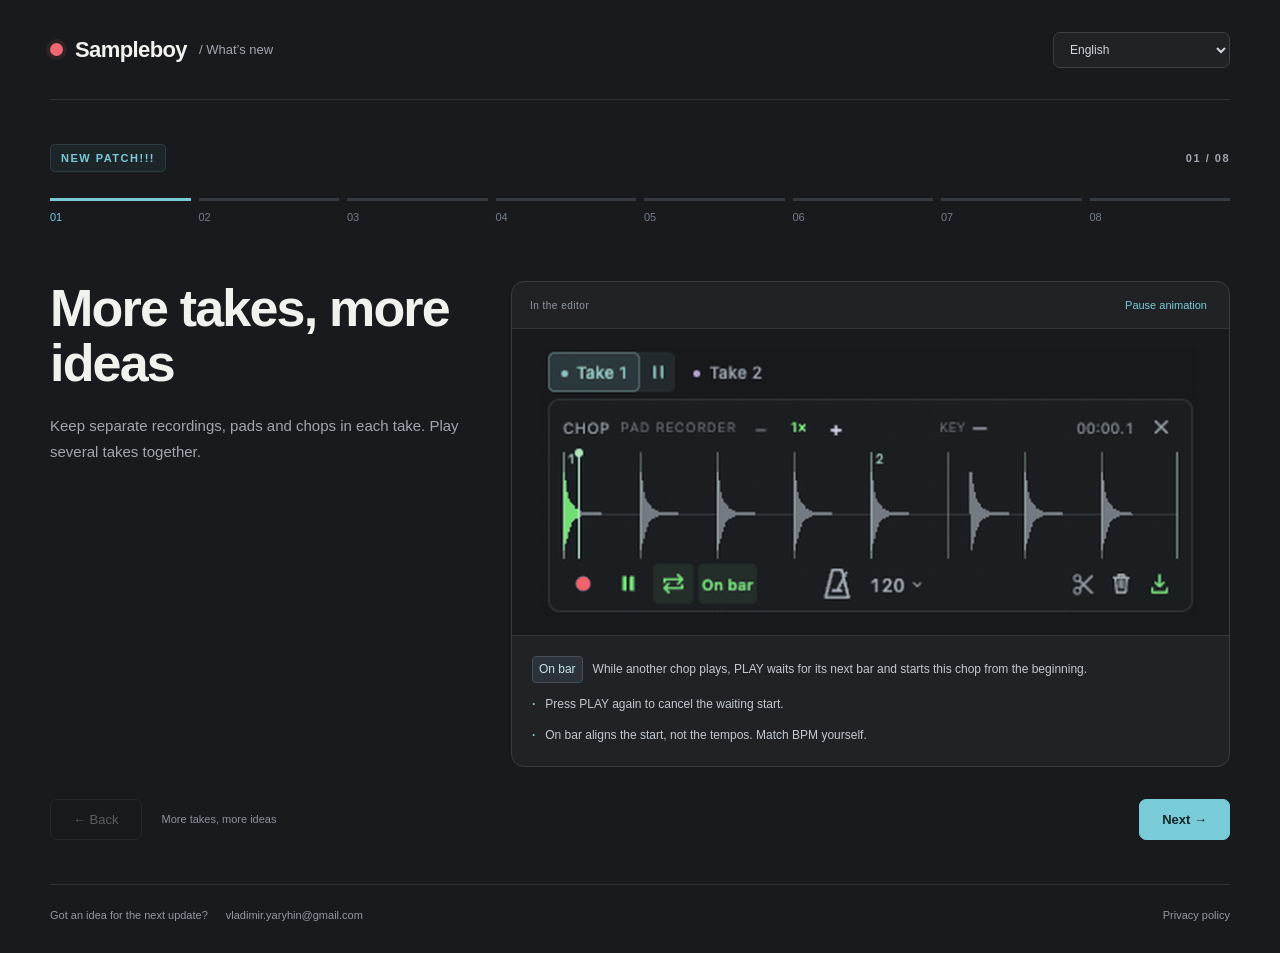
==== updates/2026-10/index.html @ 02031231 "Add Sampleboy update demos and localized editing guide" ====
<!doctype html>
<html lang="en">
<head>
  <meta charset="utf-8">
  <meta name="viewport" content="width=device-width, initial-scale=1">
  <meta name="description" content="See what’s new in Sampleboy: multiple takes, On bar playback, Pad Recorder editing, Tap BPM and more. Animated demos and keyboard shortcuts.">
  <meta name="color-scheme" content="dark">
  <title>What’s new · Sampleboy</title>
  <link rel="stylesheet" href="style.css">
  <script src="page.js" type="module"></script>
</head>
<body>
  <header>
    <a class="brand" href="./"><span class="record-mark" aria-hidden="true"></span>Sampleboy<span class="edition">/ <span data-copy="news">What’s new</span></span></a>
    <select id="language" aria-label="Language">
      <option value="en">English</option><option value="es">Español</option><option value="es_419">Español (Latinoamérica)</option>
      <option value="pt_BR">Português (Brasil)</option><option value="pt_PT">Português (Portugal)</option>
      <option value="fr">Français</option><option value="de">Deutsch</option><option value="it">Italiano</option>
      <option value="pl">Polski</option><option value="nl">Nederlands</option><option value="ru">Русский</option>
      <option value="zh_CN">简体中文</option><option value="zh_TW">繁體中文（台灣）</option><option value="zh_HK">繁體中文（香港）</option>
    </select>
  </header>
  <main>
    <div class="eyebrow"><span id="badge">NEW PATCH!!!</span><span id="counter">01 / 08</span></div>
    <nav id="chapters" aria-label="Features"></nav>
    <article aria-labelledby="title">
      <div class="description">
        <h1 id="title">More takes, more ideas</h1>
        <p id="intro">Keep separate recordings, pads and chops in each take. Play several takes together.</p>
      </div>
      <div class="demo">
        <div class="demo-top"><span data-copy="demo">In the editor</span><button id="motion" type="button">Pause animation</button></div>
        <div class="demo-image"><img id="demo-image" src="assets/takes.png" alt="" width="640" height="200"></div>
        <ul id="tips"></ul>
      </div>
    </article>
    <div class="navigation"><button id="back" type="button">← Back</button><span id="section-name" aria-live="polite"></span><button id="next" type="button">Next →</button></div>
    <noscript><p>Enable JavaScript to browse the animated demos and translated editing shortcuts.</p></noscript>
    <p id="load-error" role="status" hidden>Could not load the update. Please refresh the page.</p>
  </main>
  <footer><span data-copy="feedback">Got an idea for the next update?</span><a href="mailto:vladimir.yaryhin@gmail.com">vladimir.yaryhin@gmail.com</a><a href="../../" data-copy="privacy">Privacy policy</a></footer>
</body>
</html>
---- updates/2026-10/style.css ----
:root{color-scheme:dark;font-family:Inter,-apple-system,BlinkMacSystemFont,"Segoe UI",sans-serif;color:#f1f2ee;background:#181a1d;--cyan:#79cbd8;--muted:#a1a7b1}
*{box-sizing:border-box}
body{margin:0}
header,main,footer{width:min(1180px,100% - 64px);margin:auto}
header{height:100px;display:flex;align-items:center;justify-content:space-between;gap:24px;border-bottom:1px solid #30343a}
a{color:inherit;text-decoration:none}button,select{font:inherit}button,a,select{-webkit-tap-highlight-color:transparent}
button,select{cursor:pointer}button:disabled{opacity:.35;cursor:default}
:focus-visible{outline:2px solid var(--cyan);outline-offset:5px}
.brand{display:flex;align-items:center;gap:12px;font-weight:700;font-size:22px;letter-spacing:-.6px}.edition{font-size:13px;color:var(--muted);font-weight:400;letter-spacing:0}
.record-mark{width:13px;height:13px;background:#f26871;border-radius:50%;box-shadow:0 0 0 4px #f2687118}
select{max-width:190px;border:1px solid #3b4047;border-radius:7px;padding:9px 12px;background:#202226;color:#d2d7df;font-size:12px}
main{padding-top:44px}
.eyebrow{display:flex;justify-content:space-between;align-items:center;color:var(--muted);font-size:11px;letter-spacing:1.5px;font-weight:650}
#badge{color:var(--cyan);padding:7px 10px;background:#79cbd810;border:1px solid #79cbd826;border-radius:5px}
#chapters{display:grid;grid-template-columns:repeat(8,minmax(0,1fr));gap:8px;margin:26px 0 48px}
#chapters button{border:0;border-top:3px solid #353a42;padding:10px 0;text-align:left;background:none;color:#747d8c;font-size:11px}
#chapters button[aria-current="step"]{border-color:var(--cyan);color:var(--cyan)}
#chapters button:hover{color:#e0e8ed;border-color:#95a3ae}
article{display:grid;grid-template-columns:.8fr 1.4fr;gap:50px;min-height:380px;align-items:start}
h1{font-size:clamp(32px,4.1vw,52px);letter-spacing:-1.8px;line-height:1.06;font-weight:600;margin:0 0 22px;overflow-wrap:break-word}
#intro{color:var(--muted);font-size:15px;line-height:1.7;margin:0;max-width:35em}
.demo{background:#202226;border:1px solid #383d44;border-radius:13px;overflow:hidden}
.demo-top{padding:13px 18px;border-bottom:1px solid #32373d;display:flex;justify-content:space-between;align-items:center;gap:16px;font-size:10px;color:#929aa5;letter-spacing:.5px}
#motion{color:var(--cyan);font-size:11px;background:none;border:0;padding:4px}
.demo-image{padding:18px 12px;min-height:210px;display:flex;align-items:center;justify-content:center;background:#181a1d}
.demo-image img{display:block;width:100%;height:auto;max-height:270px;object-fit:contain}
#tips{margin:0;padding:20px;list-style:none;display:flex;flex-direction:column;gap:12px;border-top:1px solid #32373d}
#tips li{display:flex;align-items:baseline;gap:10px;font-size:12px;line-height:1.6;color:#c3c9d1}
#tips li:not(:has(kbd))::before{content:"·";color:var(--cyan);font-weight:700}
kbd{font:10px/1.5 inherit;font-family:inherit;white-space:nowrap;border:1px solid #45505a;border-radius:4px;padding:3px 6px;background:#2b3239;color:#c4e5eb}
.navigation{display:flex;align-items:center;gap:20px;margin:32px 0 44px}
.navigation button{border:1px solid #3c434d;border-radius:7px;padding:12px 22px;background:transparent;color:#d6dbe2;font-size:13px}
.navigation #next{margin-left:auto;color:#14272a;background:var(--cyan);border-color:var(--cyan);font-weight:650}
#section-name{font-size:11px;color:#8b939e}
footer{border-top:1px solid #30343a;padding:24px 0 32px;display:flex;flex-wrap:wrap;gap:12px 18px;font-size:11px;color:#929aa5}
footer a:hover{color:var(--cyan)}footer a:last-child{margin-left:auto}
@media(max-width:800px){header,main,footer{width:calc(100% - 36px)}header{height:76px}.edition{display:none}main{padding-top:28px}#chapters{margin:24px 0 30px}article{grid-template-columns:1fr;gap:24px;min-height:0}h1{font-size:36px;max-width:18em;margin-bottom:14px}.demo-image{min-height:160px}.navigation{margin-bottom:32px}#section-name{display:none}footer a:last-child{margin-left:0}.brand{font-size:20px}select{max-width:155px}}
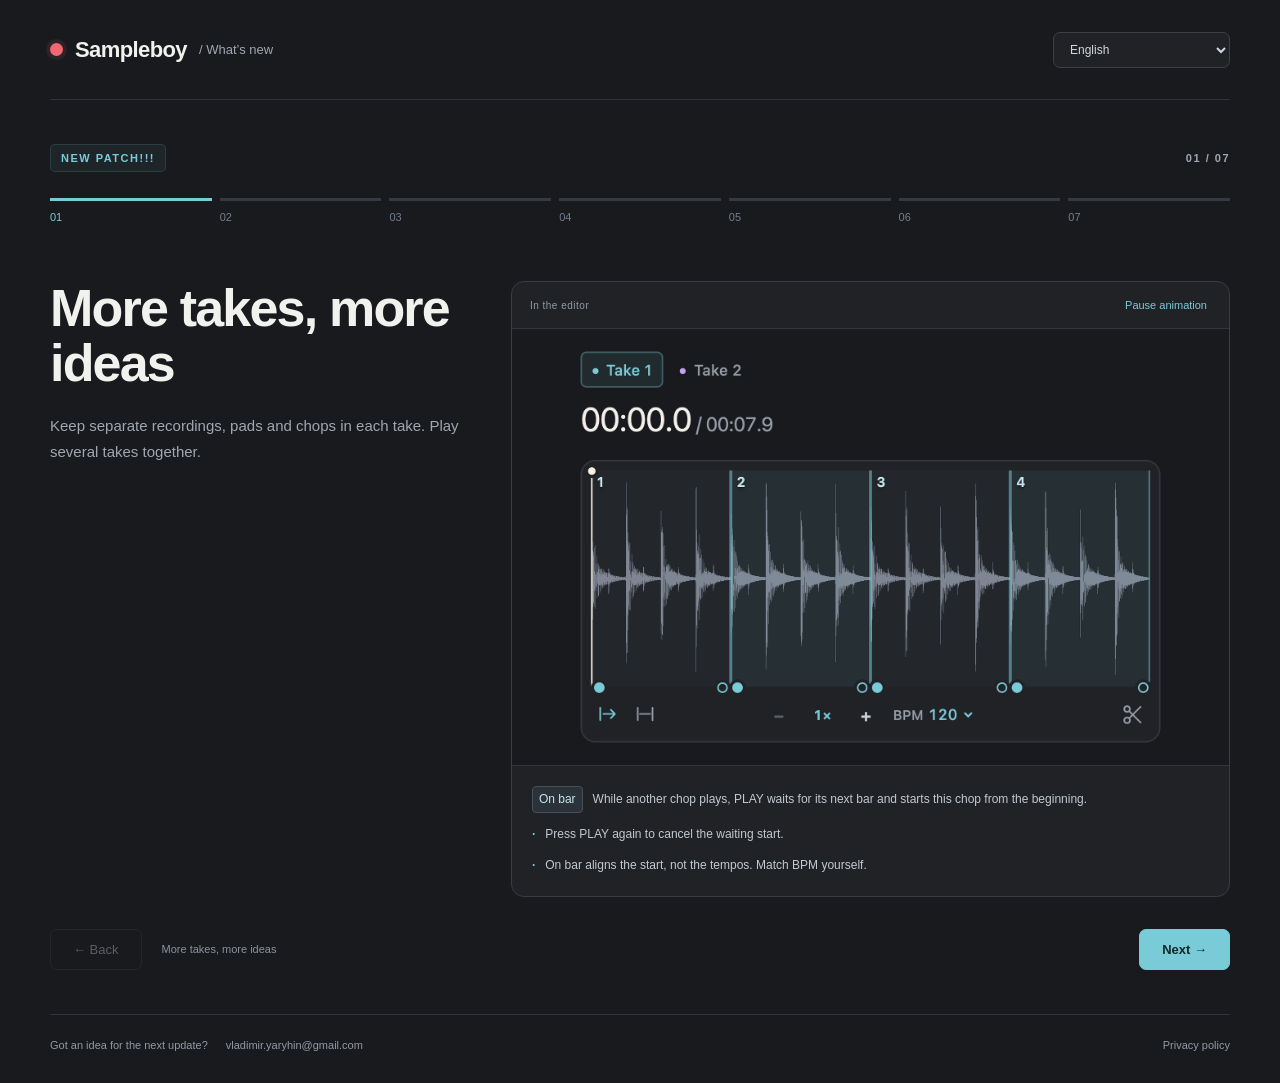
==== commit 841f95ac: "Show Tab Recorder takes and upgrade demos to 1440px at 25fps" ====
--- a/updates/2026-10/index.html
+++ b/updates/2026-10/index.html
@@ -6,8 +6,8 @@
   <meta name="description" content="See what’s new in Sampleboy: multiple takes, On bar playback, Pad Recorder editing, Tap BPM and more. Animated demos and keyboard shortcuts.">
   <meta name="color-scheme" content="dark">
   <title>What’s new · Sampleboy</title>
-  <link rel="stylesheet" href="style.css">
-  <script src="page.js" type="module"></script>
+  <link rel="stylesheet" href="style.css?v=2">
+  <script src="page.js?v=2" type="module"></script>
 </head>
 <body>
   <header>
@@ -21,7 +21,7 @@
     </select>
   </header>
   <main>
-    <div class="eyebrow"><span id="badge">NEW PATCH!!!</span><span id="counter">01 / 08</span></div>
+    <div class="eyebrow"><span id="badge">NEW PATCH!!!</span><span id="counter">01 / 07</span></div>
     <nav id="chapters" aria-label="Features"></nav>
     <article aria-labelledby="title">
       <div class="description">
@@ -30,7 +30,7 @@
       </div>
       <div class="demo">
         <div class="demo-top"><span data-copy="demo">In the editor</span><button id="motion" type="button">Pause animation</button></div>
-        <div class="demo-image"><img id="demo-image" src="assets/takes.png" alt="" width="640" height="200"></div>
+        <div class="demo-image"><img id="demo-image" src="assets/takes.png?v=2" alt="" width="1440" height="977"></div>
         <ul id="tips"></ul>
       </div>
     </article>
--- a/updates/2026-10/style.css
+++ b/updates/2026-10/style.css
@@ -12,7 +12,7 @@
 main{padding-top:44px}
 .eyebrow{display:flex;justify-content:space-between;align-items:center;color:var(--muted);font-size:11px;letter-spacing:1.5px;font-weight:650}
 #badge{color:var(--cyan);padding:7px 10px;background:#79cbd810;border:1px solid #79cbd826;border-radius:5px}
-#chapters{display:grid;grid-template-columns:repeat(8,minmax(0,1fr));gap:8px;margin:26px 0 48px}
+#chapters{display:grid;grid-template-columns:repeat(var(--chapter-count,7),minmax(0,1fr));gap:8px;margin:26px 0 48px}
 #chapters button{border:0;border-top:3px solid #353a42;padding:10px 0;text-align:left;background:none;color:#747d8c;font-size:11px}
 #chapters button[aria-current="step"]{border-color:var(--cyan);color:var(--cyan)}
 #chapters button:hover{color:#e0e8ed;border-color:#95a3ae}
@@ -23,7 +23,7 @@
 .demo-top{padding:13px 18px;border-bottom:1px solid #32373d;display:flex;justify-content:space-between;align-items:center;gap:16px;font-size:10px;color:#929aa5;letter-spacing:.5px}
 #motion{color:var(--cyan);font-size:11px;background:none;border:0;padding:4px}
 .demo-image{padding:18px 12px;min-height:210px;display:flex;align-items:center;justify-content:center;background:#181a1d}
-.demo-image img{display:block;width:100%;height:auto;max-height:270px;object-fit:contain}
+.demo-image img{display:block;width:100%;height:auto;max-height:400px;object-fit:contain}
 #tips{margin:0;padding:20px;list-style:none;display:flex;flex-direction:column;gap:12px;border-top:1px solid #32373d}
 #tips li{display:flex;align-items:baseline;gap:10px;font-size:12px;line-height:1.6;color:#c3c9d1}
 #tips li:not(:has(kbd))::before{content:"·";color:var(--cyan);font-weight:700}
